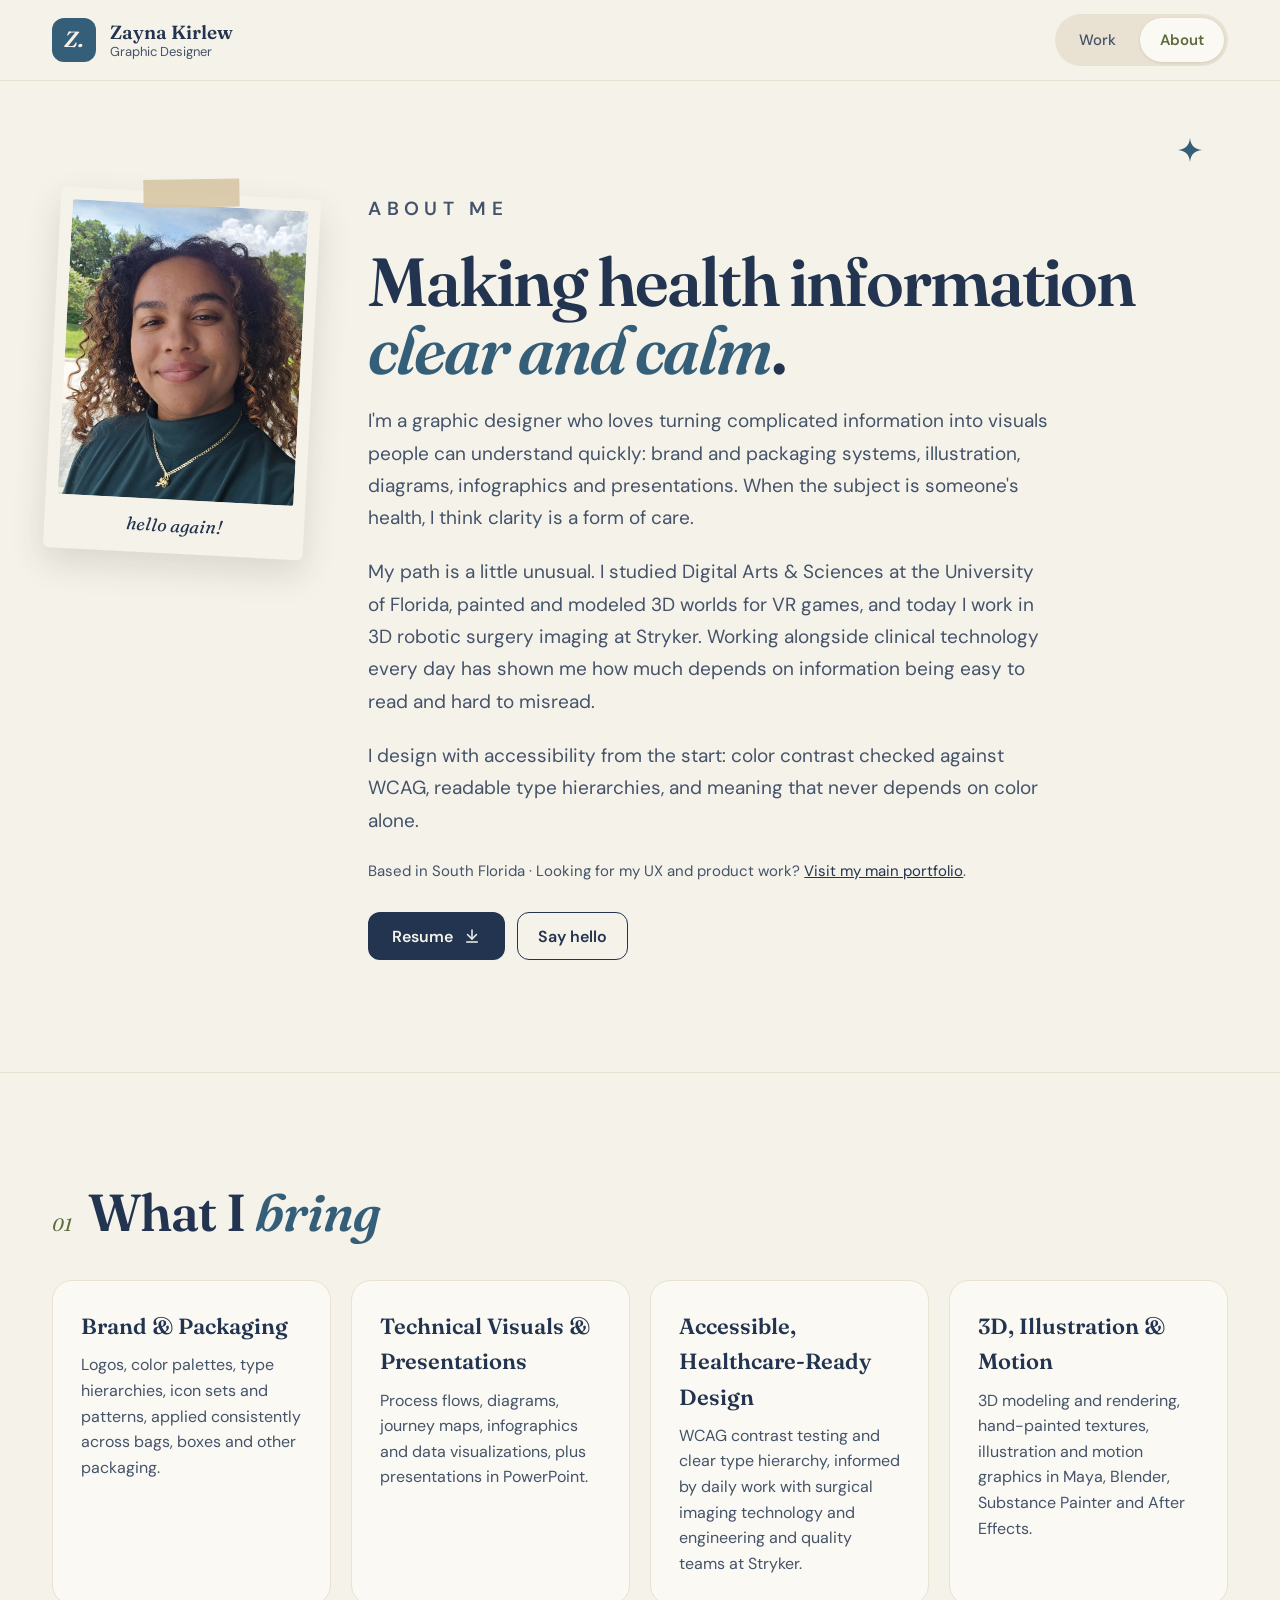
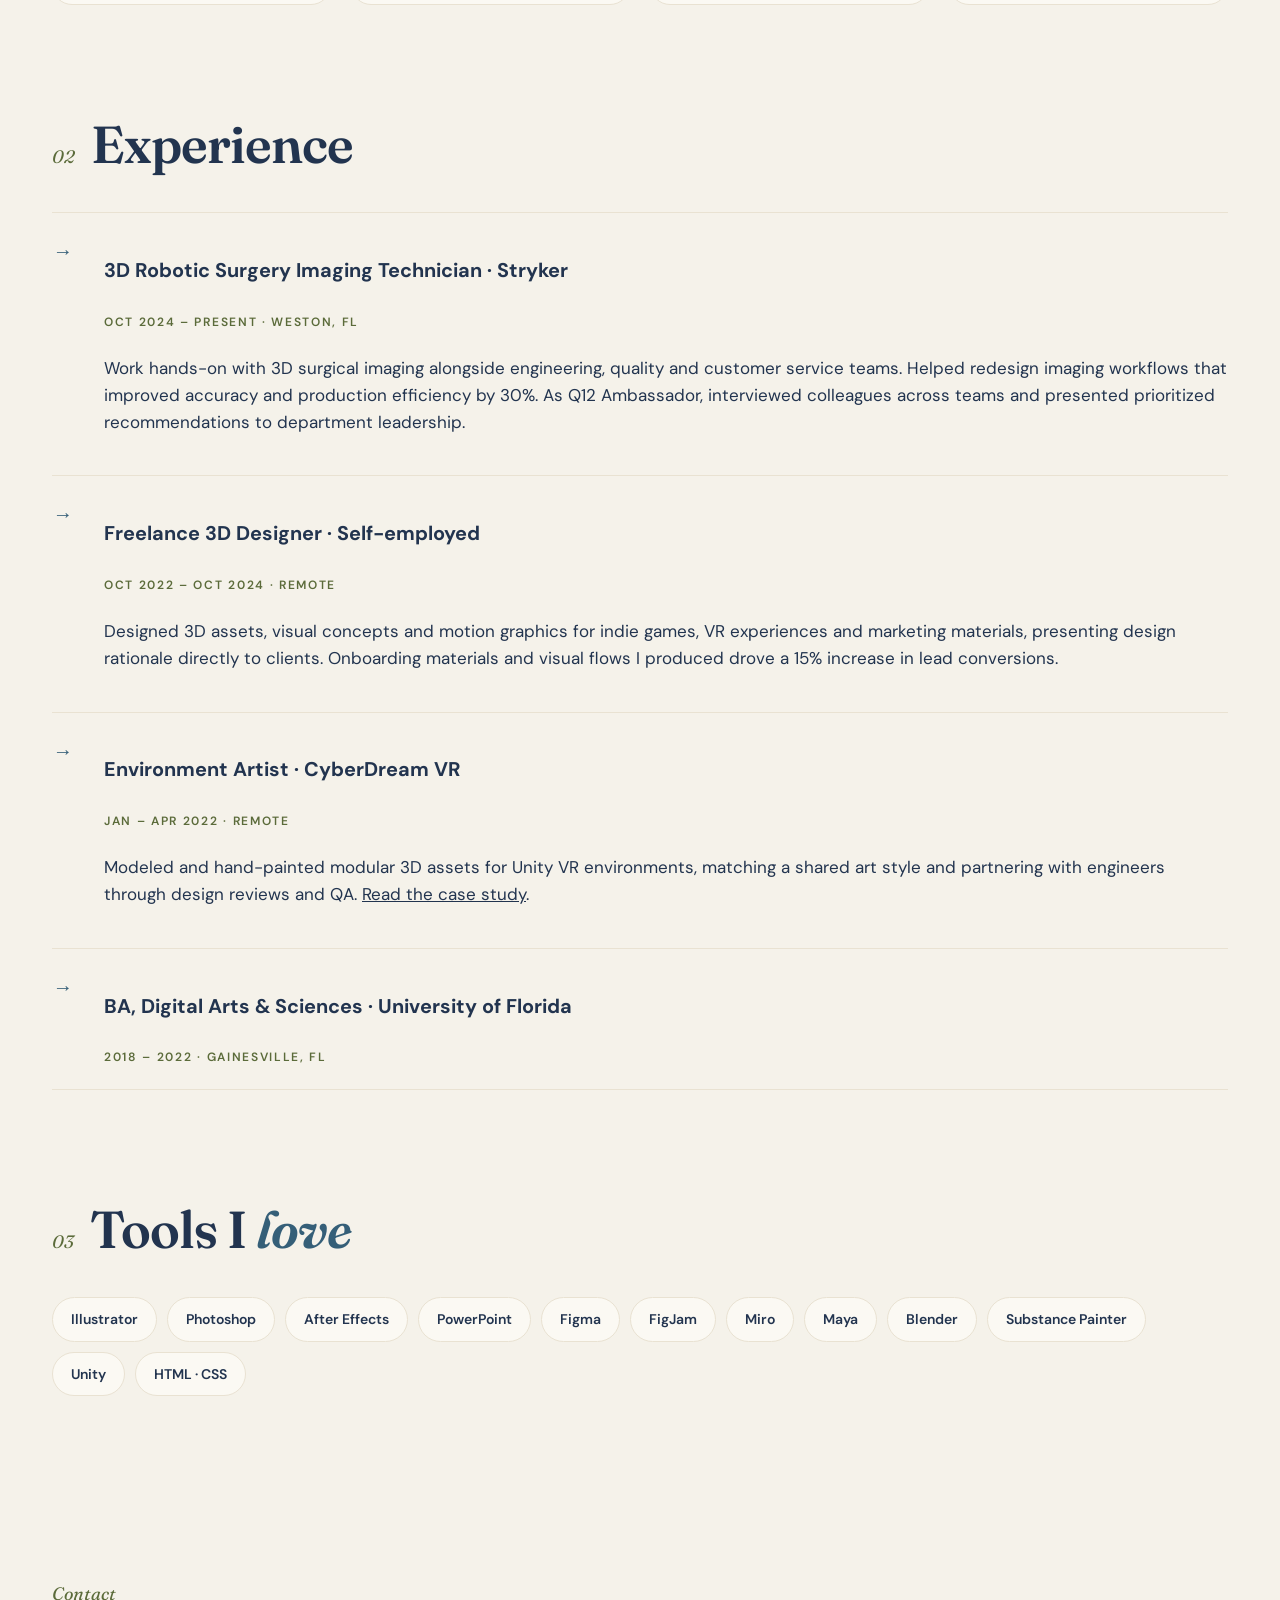
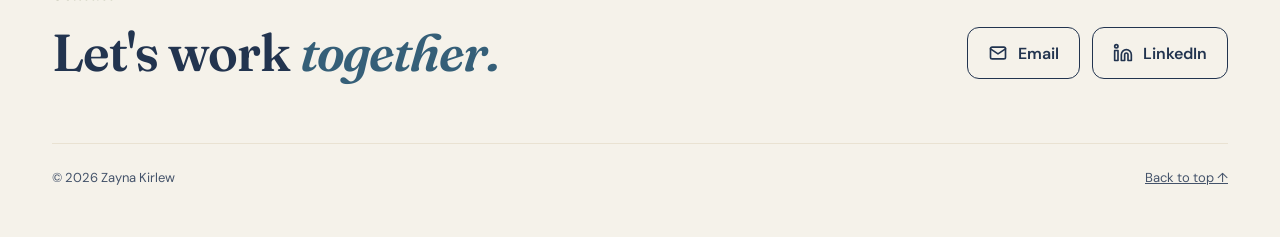
==== about.html @ a954d6ba "Add files via upload" ====
<!doctype html>
<html lang="en">
<head>
<meta charset="utf-8">
<meta name="viewport" content="width=device-width, initial-scale=1">
<title>About · Zayna Kirlew</title>
<meta name="description" content="About Zayna Kirlew, a graphic designer in South Florida focused on clear, accessible visual communication for healthcare.">
<meta property="og:url" content="https://zkirlew.github.io/graphic-design/about.html">
<meta property="og:image" content="https://zkirlew.github.io/graphic-design/assets/img/og.jpg">
<link rel="icon" href="assets/img/favicon.svg" type="image/svg+xml">
<link rel="preconnect" href="https://fonts.googleapis.com">
<link rel="preconnect" href="https://fonts.gstatic.com" crossorigin>
<link href="https://fonts.googleapis.com/css2?family=Fraunces:ital,opsz,wght@0,9..144,500;0,9..144,600;1,9..144,500;1,9..144,600&family=DM+Sans:wght@400;500;600;700&display=swap" rel="stylesheet">
<link rel="stylesheet" href="assets/css/style.css?v=20261124a">
</head>
<body>
<a class="skip" href="#main">Skip to content</a>

<header class="site-header">
  <div class="wrap">
    <a class="brand" href="index.html" aria-label="Zayna Kirlew, home">
      <span class="brand-mark" aria-hidden="true">Z.</span>
      <span class="brand-text">
        <span class="brand-name">Zayna Kirlew</span>
        <span class="brand-role">Graphic Designer</span>
      </span>
    </a>
    <nav class="nav" aria-label="Main">
      <a href="index.html#work">Work</a>
      <a href="about.html" aria-current="page">About</a>
    </nav>
  </div>
</header>

<main id="main">
  <section class="hero" aria-labelledby="about-title">
    <svg class="sparkle" aria-hidden="true" width="26" height="26" viewBox="0 0 24 24" style="right:6%;top:56px"><path d="M12 1C12.8 8 16 11.2 23 12C16 12.8 12.8 16 12 23C11.2 16 8 12.8 1 12C8 11.2 11.2 8 12 1Z" fill="#355F78"/></svg>
    <div class="wrap">
      <div class="about-grid" style="width:100%">
        <figure class="photo">
          <img src="assets/img/zayna.webp" alt="Portrait of Zayna Kirlew" width="800" height="1000">
          <figcaption>hello again!</figcaption>
        </figure>
        <div class="about-body">
          <p class="kicker">About me</p>
          <h1 id="about-title" class="h2" style="font-size:clamp(40px,5.5vw,68px)">Making health information <span class="accent">clear and calm</span>.</h1>
          <p>I'm a graphic designer who loves turning complicated information into visuals people can understand quickly: brand and packaging systems, illustration, diagrams, infographics and presentations. When the subject is someone's health, I think clarity is a form of care.</p>
          <p>My path is a little unusual. I studied Digital Arts &amp; Sciences at the University of Florida, painted and modeled 3D worlds for VR games, and today I work in 3D robotic surgery imaging at Stryker. Working alongside clinical technology every day has shown me how much depends on information being easy to read and hard to misread.</p>
          <p>I design with accessibility from the start: color contrast checked against WCAG, readable type hierarchies, and meaning that never depends on color alone.</p>
          <p class="note" style="font-size:15px">Based in South Florida · Looking for my UX and product work? <a href="https://zkirlew.github.io/index.html">Visit my main portfolio</a>.</p>
          <div style="display:flex;flex-wrap:wrap;gap:12px;padding-top:6px">
            <a class="btn btn-primary" href="assets/Zayna-Kirlew-Resume.pdf" target="_blank" rel="noopener">
              Resume
              <svg aria-hidden="true" width="18" height="18" viewBox="0 0 24 24" fill="none" stroke="currentColor" stroke-width="2" stroke-linecap="round" stroke-linejoin="round"><path d="M12 4v12"/><path d="M6 10l6 6 6-6"/><path d="M5 20h14"/></svg>
            </a>
            <a class="btn btn-outline" href="mailto:zaynakirlew@gmail.com" style="min-height:48px">Say hello</a>
          </div>
        </div>
      </div>
    </div>
  </section>

  <section class="section wrap" aria-labelledby="bring-title">
    <div class="section-head">
      <div class="title">
        <span class="num">01</span>
        <h2 id="bring-title">What I <span class="accent">bring</span></h2>
      </div>
    </div>
    <div class="cards">
      <div class="card">
        <h3>Brand &amp; Packaging</h3>
        <p>Logos, color palettes, type hierarchies, icon sets and patterns, applied consistently across bags, boxes and other packaging.</p>
      </div>
      <div class="card">
        <h3>Technical Visuals &amp; Presentations</h3>
        <p>Process flows, diagrams, journey maps, infographics and data visualizations, plus presentations in PowerPoint.</p>
      </div>
      <div class="card">
        <h3>Accessible, Healthcare-Ready Design</h3>
        <p>WCAG contrast testing and clear type hierarchy, informed by daily work with surgical imaging technology and engineering and quality teams at Stryker.</p>
      </div>
      <div class="card">
        <h3>3D, Illustration &amp; Motion</h3>
        <p>3D modeling and rendering, hand-painted textures, illustration and motion graphics in Maya, Blender, Substance Painter and After Effects.</p>
      </div>
    </div>
  </section>

  <section class="wrap" style="padding-bottom:clamp(72px,9vw,112px)" aria-labelledby="exp-title">
    <div class="section-head">
      <div class="title">
        <span class="num">02</span>
        <h2 id="exp-title">Experience</h2>
      </div>
    </div>
    <div class="points">
      <div class="point"><span class="n">→</span><div><h3>3D Robotic Surgery Imaging Technician · Stryker</h3><span class="label">Oct 2024 – Present · Weston, FL</span><p>Work hands-on with 3D surgical imaging alongside engineering, quality and customer service teams. Helped redesign imaging workflows that improved accuracy and production efficiency by 30%. As Q12 Ambassador, interviewed colleagues across teams and presented prioritized recommendations to department leadership.</p></div></div>
      <div class="point"><span class="n">→</span><div><h3>Freelance 3D Designer · Self-employed</h3><span class="label">Oct 2022 – Oct 2024 · Remote</span><p>Designed 3D assets, visual concepts and motion graphics for indie games, VR experiences and marketing materials, presenting design rationale directly to clients. Onboarding materials and visual flows I produced drove a 15% increase in lead conversions.</p></div></div>
      <div class="point"><span class="n">→</span><div><h3>Environment Artist · CyberDream VR</h3><span class="label">Jan – Apr 2022 · Remote</span><p>Modeled and hand-painted modular 3D assets for Unity VR environments, matching a shared art style and partnering with engineers through design reviews and QA. <a href="projects/cyberdream.html">Read the case study</a>.</p></div></div>
      <div class="point"><span class="n">→</span><div><h3>BA, Digital Arts &amp; Sciences · University of Florida</h3><span class="label">2018 – 2022 · Gainesville, FL</span></div></div>
    </div>
  </section>

  <section class="wrap" style="padding-bottom:clamp(40px,6vw,72px)" aria-labelledby="tools-title">
    <div class="section-head">
      <div class="title">
        <span class="num">03</span>
        <h2 id="tools-title">Tools I <span class="accent">love</span></h2>
      </div>
    </div>
    <div class="pills">
      <span class="pill">Illustrator</span>
      <span class="pill">Photoshop</span>
      <span class="pill">After Effects</span>
      <span class="pill">PowerPoint</span>
      <span class="pill">Figma</span>
      <span class="pill">FigJam</span>
      <span class="pill">Miro</span>
      <span class="pill">Maya</span>
      <span class="pill">Blender</span>
      <span class="pill">Substance Painter</span>
      <span class="pill">Unity</span>
      <span class="pill">HTML · CSS</span>
    </div>
  </section>
</main>

<footer id="contact" class="site-footer wrap">
  <div class="footer-top">
    <div style="display:flex;flex-direction:column;gap:16px">
      <span class="num">Contact</span>
      <h2 class="h2">Let's work <span class="accent">together.</span></h2>
    </div>
    <div class="contact">
      <a class="btn btn-outline" href="mailto:zaynakirlew@gmail.com">
        <svg aria-hidden="true" width="20" height="20" viewBox="0 0 24 24" fill="none" stroke="currentColor" stroke-width="2" stroke-linecap="round" stroke-linejoin="round"><rect x="3" y="5" width="18" height="14" rx="2"/><path d="M3 7l9 6 9-6"/></svg>
        Email
      </a>
      <a class="btn btn-outline" href="https://www.linkedin.com/in/zkirlew/" target="_blank" rel="noopener">
        <svg aria-hidden="true" width="20" height="20" viewBox="0 0 24 24" fill="none" stroke="currentColor" stroke-width="2" stroke-linecap="round" stroke-linejoin="round"><path d="M16 8a6 6 0 0 1 6 6v7h-4v-7a2 2 0 0 0-4 0v7h-4v-7a6 6 0 0 1 6-6z"/><rect x="2" y="9" width="4" height="12"/><circle cx="4" cy="4" r="2"/></svg>
        LinkedIn
      </a>
    </div>
  </div>
  <div class="footer-bottom">
    <span>© <span data-year>2026</span> Zayna Kirlew</span>
    <a href="#main">Back to top ↑</a>
  </div>
</footer>

<script src="assets/js/main.js?v=20261124a"></script>
</body>
</html>
---- assets/css/style.css ----
/* ==========================================================
   Zayna Kirlew — Portfolio
   Warm Journal theme
   ========================================================== */

:root {
  --cream: #FBF5EC;
  --paper: #FFFDF8;
  --grid: #F1E7D7;
  --line: #EADFCB;
  --chip: #F3E8D6;
  --ink: #3A3328;
  --body: #4A3F30;
  --muted: #6E6455;
  --coral: #D9573A;       /* large text & decoration */
  --coral-text: #B9442A;  /* small text & buttons (passes contrast) */
  --olive: #59663A;
  --olive-dark: #4A5530;
  --peach: #F4B37A;
  --peach-light: #F8DCC4;
  --sand: #EAD7AE;
  --sage-light: #E3E6D2;
  --on-olive: #F4EEDD;

  --serif: 'Fraunces', Georgia, serif;
  --sans: 'DM Sans', system-ui, -apple-system, sans-serif;
  --max: 1240px;
  --pad: clamp(16px, 4vw, 32px);
}

* { box-sizing: border-box; }
html { scroll-behavior: smooth; scroll-padding-top: 96px; }
body {
  margin: 0;
  background: var(--cream);
  color: var(--ink);
  font-family: var(--sans);
  font-size: 17px;
  line-height: 1.6;
  -webkit-font-smoothing: antialiased;
}
img { max-width: 100%; display: block; }
a { color: var(--ink); }
a:hover { color: var(--coral-text); }
:focus-visible { outline: 3px solid var(--coral-text); outline-offset: 3px; border-radius: 6px; }
em { font-style: italic; }

.wrap { max-width: var(--max); margin: 0 auto; padding-inline: var(--pad); }
.skip { position: absolute; left: -9999px; top: 8px; background: var(--ink); color: #fff; padding: 10px 16px; border-radius: 8px; z-index: 100; }
.skip:focus { left: 8px; color: #fff; }

/* ---------- Header ---------- */
.site-header {
  position: sticky; top: 0; z-index: 50;
  background: rgba(251, 245, 236, 0.92);
  backdrop-filter: blur(10px);
  -webkit-backdrop-filter: blur(10px);
  border-bottom: 1px solid var(--line);
}
.site-header .wrap {
  display: flex; flex-wrap: wrap; align-items: center; justify-content: space-between;
  gap: 12px 16px; padding-block: 14px;
}
.brand { display: flex; align-items: center; gap: 14px; text-decoration: none; }
.brand-mark {
  width: 44px; height: 44px; border-radius: 12px; background: var(--coral); color: #fff;
  display: flex; align-items: center; justify-content: center;
  font-family: var(--serif); font-style: italic; font-weight: 600; font-size: 22px;
}
.brand-text { display: flex; flex-direction: column; line-height: 1.2; }
.brand-name { font-family: var(--serif); font-size: 19px; font-weight: 600; color: var(--ink); }
.brand-role { font-size: 13px; color: var(--muted); }

.nav { display: flex; gap: 4px; padding: 4px; border-radius: 999px; background: var(--chip); }
.nav a {
  font-size: 15px; font-weight: 500; text-decoration: none; color: var(--body);
  padding: 10px 20px; border-radius: 999px; transition: background .2s, color .2s;
}
.nav a:hover { background: rgba(255, 253, 248, .6); color: var(--coral-text); }
.nav a[aria-current="page"] {
  background: var(--paper); color: var(--coral-text); font-weight: 600;
  box-shadow: 0 1px 3px rgba(58, 51, 40, .12);
}

/* ---------- Shared bits ---------- */
.grid-bg {
  background-color: var(--cream);
  background-image: linear-gradient(var(--grid) 1px, transparent 1px),
                    linear-gradient(90deg, var(--grid) 1px, transparent 1px);
  background-size: 40px 40px;
}
.kicker {
  font-size: 13px; font-weight: 600; letter-spacing: .28em; text-transform: uppercase;
  color: var(--coral-text); margin: 0;
}
.label {
  font-size: 12px; font-weight: 600; letter-spacing: .14em; text-transform: uppercase;
  color: var(--coral-text);
}
.num { font-family: var(--serif); font-style: italic; font-size: 18px; color: var(--coral-text); }
.accent { color: var(--coral); font-style: italic; }
.sparkle { position: absolute; pointer-events: none; }

.btn {
  display: inline-flex; align-items: center; gap: 10px; min-height: 48px; padding: 0 24px;
  border-radius: 12px; font-weight: 600; font-size: 16px; text-decoration: none;
  transition: transform .15s ease, box-shadow .15s ease, background .2s;
}
.btn svg { flex: none; }
.btn:hover { transform: translateY(-2px); }
.btn-primary { background: var(--coral-text); color: #fff; box-shadow: 0 4px 0 #8E3420; }
.btn-primary:hover { color: #fff; background: #A63D25; }
.btn-outline { border: 1.5px solid var(--ink); color: var(--ink); min-height: 52px; padding: 0 20px; }
.btn-outline:hover { background: var(--ink); color: var(--cream); }
.btn-light { background: var(--cream); color: var(--ink); }
.btn-light:hover { color: var(--coral-text); }

.chip { font-size: 13px; padding: 6px 12px; border-radius: 999px; background: var(--chip); color: var(--body); }

/* image placeholders — replace with <img> when real images arrive */
.ph {
  display: flex; align-items: center; justify-content: center; text-align: center;
  font-size: 14px; color: var(--body); padding: 16px;
}

/* ---------- Hero ---------- */
.hero { position: relative; overflow: hidden; border-bottom: 1px solid var(--line); }
.hero .wrap {
  position: relative; display: flex; flex-wrap: wrap; align-items: center;
  gap: 56px; padding-block: clamp(64px, 10vw, 112px);
}
.hero-text { flex: 999 1 520px; min-width: 0; display: flex; flex-direction: column; gap: 26px; }
.hero h1 {
  margin: 0; font-family: var(--serif); font-weight: 600;
  font-size: clamp(52px, 8vw, 104px); line-height: 1; letter-spacing: -.03em;
}
.hero p.lead { margin: 0; max-width: 640px; font-size: clamp(18px, 2vw, 20px); line-height: 1.65; color: var(--body); }

.photo {
  flex: 1 1 260px; max-width: 340px; margin: 0 auto; position: relative;
  background: #fff; padding: 12px 12px 54px; border-radius: 6px;
  box-shadow: 0 14px 34px rgba(58, 51, 40, .14);
  transform: rotate(3deg); transition: transform .3s ease;
}
.photo:hover { transform: rotate(0deg) scale(1.02); }
.photo img, .photo .ph { width: 100%; height: auto; aspect-ratio: 4 / 5; object-fit: cover; border-radius: 3px; background: var(--sand); }
.photo figcaption {
  position: absolute; left: 0; right: 0; bottom: 14px; text-align: center;
  font-family: var(--serif); font-style: italic; font-size: 18px; color: var(--ink);
}
.photo::before {
  content: ""; position: absolute; left: 50%; top: -14px; width: 96px; height: 28px; margin-left: -48px;
  background: rgba(244, 179, 122, .75); transform: rotate(-4deg);
}

/* ---------- Section heads ---------- */
.section { padding-block: clamp(72px, 9vw, 112px); }
.section-head {
  display: flex; flex-wrap: wrap; align-items: baseline; justify-content: space-between;
  gap: 12px 16px; margin-bottom: 40px;
}
.section-head .title { display: flex; align-items: baseline; gap: 16px; }
.section-head h2, .h2 {
  margin: 0; font-family: var(--serif); font-weight: 600;
  font-size: clamp(34px, 4.5vw, 52px); line-height: 1.05; letter-spacing: -.02em;
}
.count { font-size: 14px; color: var(--muted); }

/* ---------- Project grid ---------- */
.projects { display: flex; flex-wrap: wrap; gap: 40px 32px; }
.project { flex: 1 1 440px; min-width: 0; display: flex; flex-direction: column; gap: 16px; text-decoration: none; color: var(--ink); }
.project.featured { flex-basis: 100%; }
.projects { background: var(--paper); border: 1px solid #EFE4D2; border-radius: 32px; padding: clamp(16px, 3vw, 40px); }
.project .thumb {
  width: 100%; background: #F3ECE0; border: 1px solid #E6DAC6; border-radius: 22px; padding: 12px; position: relative;
}
.project .thumb img { width: 100%; aspect-ratio: 16 / 9; height: auto; object-fit: cover; border-radius: 14px; overflow: hidden; transition: transform .5s ease; }
.project .thumb { transition: transform .25s ease, box-shadow .25s ease; }
.project:hover .thumb { transform: translateY(-4px); box-shadow: 0 12px 28px rgba(58,51,40,.12); }
.project .thumb.ph { transition: transform .3s ease; }
.project:hover .thumb.ph { transform: translateY(-4px); }
.project h3 { margin: 0; font-family: var(--serif); font-weight: 600; font-size: 25px; line-height: 1.2; }
.project.featured h3 { font-size: clamp(26px, 3vw, 32px); }
.project .meta { display: flex; flex-direction: column; gap: 6px; }
.project-row { display: flex; flex-wrap: wrap; align-items: center; justify-content: space-between; gap: 12px; }
.project-row .chips { display: flex; align-items: center; gap: 10px; }
.arrow {
  width: 44px; height: 44px; border-radius: 999px; background: var(--coral-text); color: #fff;
  display: flex; align-items: center; justify-content: center; transition: transform .2s ease;
}
.project:hover .arrow { transform: rotate(45deg); }
.project:hover h3 { color: var(--coral-text); }

.bg-olive { background: var(--olive); color: var(--on-olive); }
.bg-peach { background: var(--peach); }
.bg-sand { background: var(--sand); }
.bg-sage { background: var(--sage-light); }
.bg-peach-light { background: var(--peach-light); }

/* ---------- 3D band ---------- */
.band-outer { padding-inline: clamp(8px, 2vw, 16px); }
.band {
  max-width: var(--max); margin: 0 auto; border-radius: 28px;
  background-color: var(--olive);
  color: var(--on-olive);
  padding: clamp(40px, 6vw, 72px) clamp(24px, 4vw, 48px);
  display: flex; flex-wrap: wrap; align-items: center; gap: 48px;
}
.band-text { flex: 1 1 320px; display: flex; flex-direction: column; gap: 20px; }
.band .label { color: #F8D3AE; }
.band p { margin: 0; font-size: 19px; line-height: 1.55; color: #EFE9D6; }
.band p a { color: #fff; font-weight: 600; text-underline-offset: 4px; }
.band-img { flex: 2 1 460px; min-width: 0; display: block; border-radius: 16px; overflow: hidden; }
.band-img img, .band-img .ph { width: 100%; height: auto; aspect-ratio: 3 / 1; object-fit: cover; }
.band-img .ph { background: var(--olive-dark); color: var(--on-olive); }
.band-img img { transition: transform .5s ease; }
.band-img:hover img { transform: scale(1.03); }

/* ---------- Footer ---------- */
.site-footer { padding-block: clamp(80px, 9vw, 112px) 48px; }
.footer-top { display: flex; flex-wrap: wrap; align-items: flex-end; justify-content: space-between; gap: 32px; }
.footer-top .h2 { max-width: 640px; }
.contact { display: flex; flex-wrap: wrap; gap: 12px; }
.footer-bottom {
  display: flex; flex-wrap: wrap; justify-content: space-between; gap: 12px;
  margin-top: 64px; padding-top: 24px; border-top: 1px solid var(--line);
  font-size: 13px; color: var(--muted);
}
.footer-bottom a { color: var(--muted); }

/* ---------- About page ---------- */
.about-grid { display: flex; flex-wrap: wrap; gap: 56px; align-items: flex-start; }
.about-grid .photo { flex: 1 1 260px; margin: 0; }
.about-body { flex: 999 1 520px; min-width: 0; display: flex; flex-direction: column; gap: 22px; }
.about-body p { margin: 0; font-size: 19px; line-height: 1.7; color: var(--body); max-width: 680px; }
.cards { display: grid; grid-template-columns: repeat(auto-fit, minmax(min(100%, 260px), 1fr)); gap: 20px; }
.card { background: var(--paper); border: 1px solid var(--line); border-radius: 20px; padding: 28px; }
.card h3 { margin: 0 0 8px; font-family: var(--serif); font-weight: 600; font-size: 22px; }
.card p { margin: 0; color: var(--body); font-size: 16px; }
.pills { display: flex; flex-wrap: wrap; gap: 10px; }
.pill { padding: 10px 18px; border-radius: 999px; background: var(--paper); border: 1px solid var(--line); font-weight: 600; font-size: 14px; color: var(--olive); }

/* ---------- Case study ---------- */
.cs-hero { position: relative; overflow: hidden; border-bottom: 1px solid var(--line); }
.cs-hero .wrap { padding-block: clamp(48px, 7vw, 88px) clamp(40px, 6vw, 72px); display: flex; flex-direction: column; gap: 22px; }
.back { display: inline-flex; align-items: center; gap: 8px; font-weight: 600; font-size: 15px; text-decoration: none; color: var(--coral-text); align-self: flex-start; padding: 8px 0; }
.cs-hero h1 { margin: 0; font-family: var(--serif); font-weight: 600; font-size: clamp(40px, 6vw, 72px); line-height: 1.05; letter-spacing: -.02em; max-width: 900px; }
.cs-hero .lead { margin: 0; font-size: 20px; line-height: 1.6; color: var(--body); max-width: 720px; }
.facts { display: grid; grid-template-columns: repeat(auto-fit, minmax(min(100%, 180px), 1fr)); gap: 16px; margin-top: 12px; }
.fact { background: var(--paper); border: 1px solid var(--line); border-radius: 16px; padding: 16px 20px; }
.fact dt { font-size: 12px; font-weight: 600; letter-spacing: .14em; text-transform: uppercase; color: var(--coral-text); }
.fact dd { margin: 4px 0 0; font-weight: 600; }
.cs-cover { width: 100%; aspect-ratio: 16 / 9; border-radius: 24px; overflow: hidden; margin: clamp(28px, 4vw, 44px) 0 0; box-shadow: 0 18px 40px rgba(58, 51, 40, .14); }
.cs-cover img, .cs-cover.ph { width: 100%; height: 100%; object-fit: cover; }

.cs-body { display: flex; flex-direction: column; gap: clamp(56px, 7vw, 88px); padding-block: clamp(56px, 7vw, 88px); }
.cs-section { display: flex; flex-wrap: wrap; gap: 24px 56px; }
.cs-section > header { flex: 1 1 220px; display: flex; flex-direction: column; gap: 6px; }
.cs-section > header h2 { margin: 0; font-family: var(--serif); font-weight: 600; font-size: 32px; line-height: 1.1; }
.cs-section > .content { flex: 999 1 560px; min-width: 0; display: flex; flex-direction: column; gap: 18px; }
.cs-section p { margin: 0; font-size: 18px; line-height: 1.75; color: var(--body); }
.cs-section ul { margin: 0; padding-left: 22px; font-size: 18px; line-height: 1.75; color: var(--body); }
.cs-img { width: 100%; border-radius: 18px; overflow: hidden; }
.cs-img.ph { aspect-ratio: 16 / 9; }
.cs-img figcaption { font-size: 14px; color: var(--muted); padding-top: 10px; }
.results { display: grid; grid-template-columns: repeat(auto-fit, minmax(min(100%, 200px), 1fr)); gap: 16px; }
.result { background: var(--paper); border: 1px solid var(--line); border-radius: 18px; padding: 24px; }
.result strong { display: block; font-family: var(--serif); font-size: 40px; line-height: 1; color: var(--coral-text); font-weight: 600; }
.result span { display: block; margin-top: 8px; font-size: 15px; color: var(--muted); }

.next {
  display: flex; flex-wrap: wrap; justify-content: space-between; align-items: center; gap: 16px;
  padding: 32px; border-radius: 24px; background: var(--sand); text-decoration: none; color: var(--ink);
}
.next .h2 { font-size: clamp(26px, 3.4vw, 36px); }
.next:hover { color: var(--ink); }
.next:hover .arrow { transform: translateX(6px); }

.cs-section h3 { margin: 0; font-family: var(--serif); font-weight: 600; font-size: 22px; line-height: 1.25; }
.cs-section .sub { font-family: var(--serif); font-style: italic; font-size: 24px; line-height: 1.35; color: var(--ink); }
.cs-img img { width: 100%; height: auto; border-radius: 18px; }

.points { display: flex; flex-direction: column; gap: 0; }
.point { display: flex; gap: 20px; padding: 22px 0; border-top: 1px solid var(--line); }
.point:last-child { border-bottom: 1px solid var(--line); }
.point .n { font-family: var(--serif); font-style: italic; font-size: 20px; color: var(--coral-text); flex: none; width: 32px; }
.point div { display: flex; flex-direction: column; gap: 6px; }
.point p { font-size: 17px; }

.quote {
  margin: 0; padding: 28px 32px; border-radius: 20px; background: var(--paper); border: 1px solid var(--line);
  position: relative;
}
.quote p { font-family: var(--serif); font-style: italic; font-size: 21px; line-height: 1.5; color: var(--ink); }
.quote::before {
  content: "\201C"; position: absolute; top: -18px; left: 24px; font-family: var(--serif);
  font-size: 72px; line-height: 1; color: var(--coral);
}
.quote cite { display: block; margin-top: 10px; font-style: normal; font-size: 13px; font-weight: 600; letter-spacing: .14em; text-transform: uppercase; color: var(--coral-text); }

.decision { display: flex; flex-direction: column; gap: 14px; padding: 28px; border-radius: 20px; background: var(--paper); border: 1px solid var(--line); }
.decision p { font-size: 17px; }

.persona { display: flex; flex-direction: column; gap: 10px; }
.persona .avatar {
  width: 52px; height: 52px; border-radius: 999px; display: flex; align-items: center; justify-content: center;
  font-weight: 700; font-size: 16px; background: var(--sand); color: var(--ink);
}
.persona .role { font-size: 14px; color: var(--muted); }
.card dl { margin: 10px 0 0; display: flex; flex-direction: column; gap: 8px; font-size: 15px; }
.card dt { font-size: 12px; font-weight: 600; letter-spacing: .14em; text-transform: uppercase; color: var(--coral-text); }
.card dd { margin: 0; color: var(--body); }

.callout { padding: 28px 32px; border-radius: 20px; background: var(--olive); color: var(--on-olive); display: flex; flex-direction: column; gap: 10px; }
.callout .label { color: #F8D3AE; }
.callout p { color: #EFE9D6; font-size: 18px; }
.callout h3 { color: #fff; }

.note { font-size: 14px; line-height: 1.6; color: var(--muted); }
.swatches { display: flex; flex-wrap: wrap; gap: 10px; }
.swatches .pill { color: var(--ink); }

/* ---------- Motion preferences ---------- */
@media (prefers-reduced-motion: reduce) {
  html { scroll-behavior: auto; }
  *, *::before, *::after { transition: none !important; }
}

/* ---------- Small screens ---------- */
@media (max-width: 640px) {
  .site-header .wrap { justify-content: center; }
  .nav a { padding: 10px 16px; }
  .photo { transform: rotate(2deg); max-width: 280px; }
  .project-row .chips .chip { display: none; }
}

/* ---------- Work rows (image + description) ---------- */
.work-list { display: flex; flex-direction: column; gap: clamp(56px, 7vw, 96px); }
.work-row { display: flex; flex-wrap: wrap; align-items: center; gap: clamp(28px, 4vw, 56px); }
.work-media { flex: 1.35 1 440px; min-width: 0; display: block; border-radius: 24px; overflow: hidden; box-shadow: 0 10px 30px rgba(58,51,40,.08); transition: transform .25s ease, box-shadow .25s ease; }
.work-media img { width: 100%; height: auto; aspect-ratio: 16 / 9; object-fit: cover; }
.work-row:hover .work-media { transform: translateY(-4px); box-shadow: 0 16px 36px rgba(58,51,40,.14); }
.work-text { flex: 1 1 340px; min-width: 0; display: flex; flex-direction: column; align-items: flex-start; gap: 16px; }
.work-text h3 { margin: 0; font-family: var(--serif); font-weight: 600; font-size: clamp(26px, 2.6vw, 32px); line-height: 1.2; letter-spacing: -.01em; }
.work-text h3 a { text-decoration: none; color: var(--ink); }
.work-text h3 a:hover { color: var(--coral-text); }
.work-text p { margin: 0; font-size: 17px; line-height: 1.7; color: var(--body); }
.tags { list-style: none; margin: 0; padding: 0; display: flex; flex-wrap: wrap; gap: 8px; }
.tags li { font-size: 13px; font-weight: 600; padding: 6px 12px; border-radius: 999px; border: 1.5px solid #D8C9AE; color: var(--body); background: var(--paper); }
.work-text .btn { margin-top: 6px; }
@media (min-width: 900px) { .work-row:nth-child(even) .work-media { order: 2; } }

/* ---------- Case study image figures ---------- */
.cs-wide { margin: 0; display: flex; flex-direction: column; gap: 12px; }
.cs-wide a { display: block; border-radius: 18px; overflow: hidden; background: #fff; border: 1px solid var(--line); box-shadow: 0 12px 32px rgba(58,51,40,.08); transition: box-shadow .2s ease, transform .2s ease; }
.cs-wide a:hover { transform: translateY(-2px); box-shadow: 0 18px 40px rgba(58,51,40,.12); }
.cs-wide img { width: 100%; height: auto; }
.cs-wide figcaption, .cs-img figcaption { font-size: 14px; color: var(--muted); }
.cs-wide .zoom, .cs-img .zoom { color: var(--coral-text); font-weight: 600; }
.cs-img a { display: block; }
.cs-narrow { max-width: 560px; margin: 0; }
.cs-narrow img { height: auto; }
.cs-narrow img { border-radius: 14px; border: 1px solid var(--line); }
.cs-stack { display: flex; flex-direction: column; gap: 40px; }
.cs-stack-head { display: flex; flex-direction: column; gap: 8px; max-width: 760px; }
.cs-stack-head h3 { margin: 0; font-family: var(--serif); font-weight: 600; font-size: clamp(26px, 3vw, 34px); line-height: 1.15; }
.cs-stack-head p { margin: 0; font-size: 18px; line-height: 1.7; color: var(--body); }
.cs-section > header .label + h2 { margin-top: 2px; }
.cs-trio { display: grid; grid-template-columns: repeat(auto-fit, minmax(min(100%, 320px), 1fr)); gap: 24px; }
.cs-sources { margin: -40px 0 0; max-width: 900px; }

/* ==========================================================
   Theme: Olive you, navy (design 12)
   ========================================================== */
:root {
  --cream: #F5F2EA;        /* page */
  --paper: #FBF9F3;        /* cards, tag fill */
  --grid: #E9E2D2;
  --line: #E9E2D2;         /* borders, dividers */
  --chip: #E9E2D2;
  --ink: #22344F;          /* navy: headings, buttons */
  --body: #44536A;         /* slate: body text */
  --muted: #44536A;
  --coral: #355F78;        /* sea blue: accent words */
  --coral-text: #355F78;
  --olive-text: #5B6B3A;   /* olive: labels, numbers */
  --olive: #22344F;
  --olive-dark: #22344F;
  --peach: #A9C4D4;
  --peach-light: #DCE3CC;
  --sand: #D8C7A6;
  --sage-light: #DCE3CC;
  --on-olive: #F5F2EA;
}
.site-header { background: rgba(245,242,234,.92); }
.brand-mark { background: var(--coral); color: var(--cream); }
.nav a[aria-current="page"] { color: var(--olive-text); }
.nav a:hover { color: var(--coral); }
.kicker, .label, .num, .fact dt, .persona .role + p::before { color: var(--olive-text); }
.btn-primary { background: var(--ink); color: var(--cream); box-shadow: none; }
.btn-primary:hover { background: #2D4566; color: var(--cream); }
.btn-outline:hover { background: var(--ink); color: var(--cream); }
.photo { background: var(--cream); }
.photo::before { background: rgba(216,199,166,.9); }
.photo figcaption { color: var(--ink); }
.accent { color: var(--coral); }
.back { color: var(--coral); }
.quote::before { color: var(--sand); }
.result strong { color: var(--coral); }
.cs-wide .zoom, .cs-img .zoom { color: var(--coral); }

/* work section */
.work { display: flex; flex-direction: column; gap: clamp(56px, 7vw, 80px); }
.card-media { display: block; border-radius: 22px; overflow: hidden; box-shadow: 0 12px 32px rgba(34,52,79,.08); transition: transform .25s ease, box-shadow .25s ease; }
.card-media img { width: 100%; height: auto; aspect-ratio: 16 / 9; object-fit: cover; }
.featured:hover .card-media, .card-project:hover .card-media { transform: translateY(-4px); box-shadow: 0 18px 40px rgba(34,52,79,.14); }
.featured { display: flex; flex-direction: column; gap: 24px; }
.featured-text, .card-project { display: flex; flex-direction: column; align-items: flex-start; gap: 12px; }
.featured h3, .card-project h3 { margin: 0; font-family: var(--serif); font-weight: 600; line-height: 1.18; letter-spacing: -.01em; }
.featured h3 { font-size: clamp(28px, 2.8vw, 36px); }
.card-project h3 { font-size: 26px; }
.featured h3 a, .card-project h3 a { color: var(--ink); text-decoration: none; }
.featured h3 a:hover, .card-project h3 a:hover { color: var(--coral); }
.featured p { margin: 0; max-width: 720px; font-size: 17px; line-height: 1.7; color: var(--body); }
.card-project p { margin: 0; font-size: 16px; line-height: 1.65; color: var(--body); }
.card-grid { display: grid; grid-template-columns: repeat(auto-fit, minmax(min(100%, 420px), 1fr)); gap: 64px 40px; }
.card-project .card-media { align-self: stretch; margin-bottom: 4px; }
.tags { list-style: none; margin: 0; padding: 0; display: flex; flex-wrap: wrap; gap: 8px; }
.tags li { font-size: 13px; font-weight: 600; padding: 6px 12px; border-radius: 999px; border: 1.5px solid var(--sand); color: var(--body); background: var(--paper); }
.btn-case { margin-top: 6px; min-height: 48px; padding: 0 24px; font-size: 16px; }

/* 3D band: light sand, stays secondary */
.band { background-color: #E9E2D2; background-image: none; color: var(--ink); }
.band .label { color: var(--olive-text); }
.band .h2 { color: var(--ink); }
.band p { color: var(--body); }

/* callouts on case studies */
.callout { background: var(--ink); }
.callout .label { color: var(--sand); }

/* feedback -> decision pairs */
.fb-pair { position: relative; display: grid; grid-template-columns: 56px minmax(0,1fr); gap: 0 20px; padding: 28px; border-radius: 22px; background: var(--paper); border: 1px solid var(--line); }
.fb-num { grid-row: 1 / span 3; font-family: var(--serif); font-style: italic; font-size: 34px; line-height: 1; color: var(--olive-text); }
.fb-quote { margin: 0; display: flex; flex-direction: column; gap: 8px; }
.fb-quote p { margin: 0; font-family: var(--serif); font-style: italic; font-size: 21px; line-height: 1.5; color: var(--ink); }
.fb-quote cite { font-style: normal; font-size: 13px; font-weight: 600; color: var(--body); }
.fb-link { padding: 14px 0; }
.fb-link span { display: inline-flex; align-items: center; gap: 6px; font-size: 12px; font-weight: 700; letter-spacing: .14em; text-transform: uppercase; color: var(--coral); }
.fb-decision { display: flex; flex-direction: column; gap: 8px; padding: 20px 22px; border-radius: 16px; background: var(--cream); border-left: 3px solid var(--coral); }
.fb-decision h3 { margin: 0; font-family: var(--serif); font-weight: 600; font-size: 22px; line-height: 1.25; color: var(--ink); }
.fb-decision p { margin: 0; font-size: 17px; line-height: 1.7; color: var(--body); }
@media (max-width: 560px) { .fb-pair { grid-template-columns: 1fr; padding: 22px; } .fb-num { grid-row: auto; margin-bottom: 8px; } }

/* Kindle case study: directions grid, phone + text splits, video */
.cs-pair { display: grid; grid-template-columns: repeat(auto-fit, minmax(min(100%, 380px), 1fr)); gap: 24px; }
.cs-dirs { display: grid; grid-template-columns: repeat(auto-fit, minmax(min(100%, 300px), 1fr)); gap: 24px; }
.cs-split { display: grid; grid-template-columns: minmax(0, 360px) minmax(0, 1fr); gap: clamp(28px, 5vw, 64px); align-items: center; }
.cs-split.wide-media { grid-template-columns: minmax(0, 1.3fr) minmax(0, 1fr); }
.cs-split .cs-wide a { background: #fff; }
.cs-split-text { display: flex; flex-direction: column; gap: 14px; }
.cs-split-text h3 { margin: 0; font-family: var(--serif); font-weight: 600; font-size: clamp(26px, 3vw, 32px); line-height: 1.15; color: var(--ink); }
.cs-split-text p, .cs-split-text ul { margin: 0; font-size: 18px; line-height: 1.75; color: var(--body); }
.cs-split-text ul { padding-left: 22px; }
.cs-video { margin: 0; display: flex; flex-direction: column; gap: 12px; }
.cs-video video { display: block; width: 100%; max-width: 340px; height: auto; border-radius: 22px; background: #111; box-shadow: 0 12px 32px rgba(58,51,40,.12); }
.cs-video figcaption { font-size: 14px; color: var(--muted); }
@media (max-width: 760px) { .cs-split, .cs-split.wide-media { grid-template-columns: 1fr; } .cs-split .cs-wide, .cs-video { max-width: 380px; } }
.cs-compare { display: grid; grid-template-columns: minmax(0, .37fr) minmax(0, 1fr); gap: 24px; align-items: start; }
@media (max-width: 760px) { .cs-compare { grid-template-columns: 1fr; } .cs-compare > .cs-wide:first-child { max-width: 320px; } }
.cs-phones { display: grid; grid-template-columns: repeat(auto-fill, minmax(min(100%, 200px), 260px)); gap: 28px; }
.cs-phones img { border-radius: 14px; }
@media (max-width: 560px) { .cs-phones { grid-template-columns: repeat(2, minmax(0, 1fr)); gap: 16px; } }
.cs-video.square video { max-width: 460px; aspect-ratio: 1 / 1; object-fit: cover; }
.cs-pair .cs-video.square video { max-width: 100%; }
.cs-dirs.four { grid-template-columns: repeat(auto-fit, minmax(min(100%, 240px), 1fr)); }

/* Email options menu */
.email-menu { position: absolute; z-index: 100; min-width: 230px; display: flex; flex-direction: column; gap: 2px; padding: 8px; background: var(--paper); border: 1px solid var(--line); border-radius: 16px; box-shadow: 0 18px 40px rgba(34,52,79,.18); }
.email-menu[hidden] { display: none; }
.email-menu-addr { margin: 0; padding: 8px 12px 10px; font-size: 13px; color: var(--body); border-bottom: 1px solid var(--line); margin-bottom: 4px; }
.email-menu a, .email-menu button { display: block; width: 100%; text-align: left; padding: 11px 12px; border: 0; border-radius: 10px; background: none; font: inherit; font-size: 15px; font-weight: 600; color: var(--ink); text-decoration: none; cursor: pointer; }
.email-menu a:hover, .email-menu button:hover, .email-menu a:focus-visible, .email-menu button:focus-visible { background: var(--chip); outline: none; }
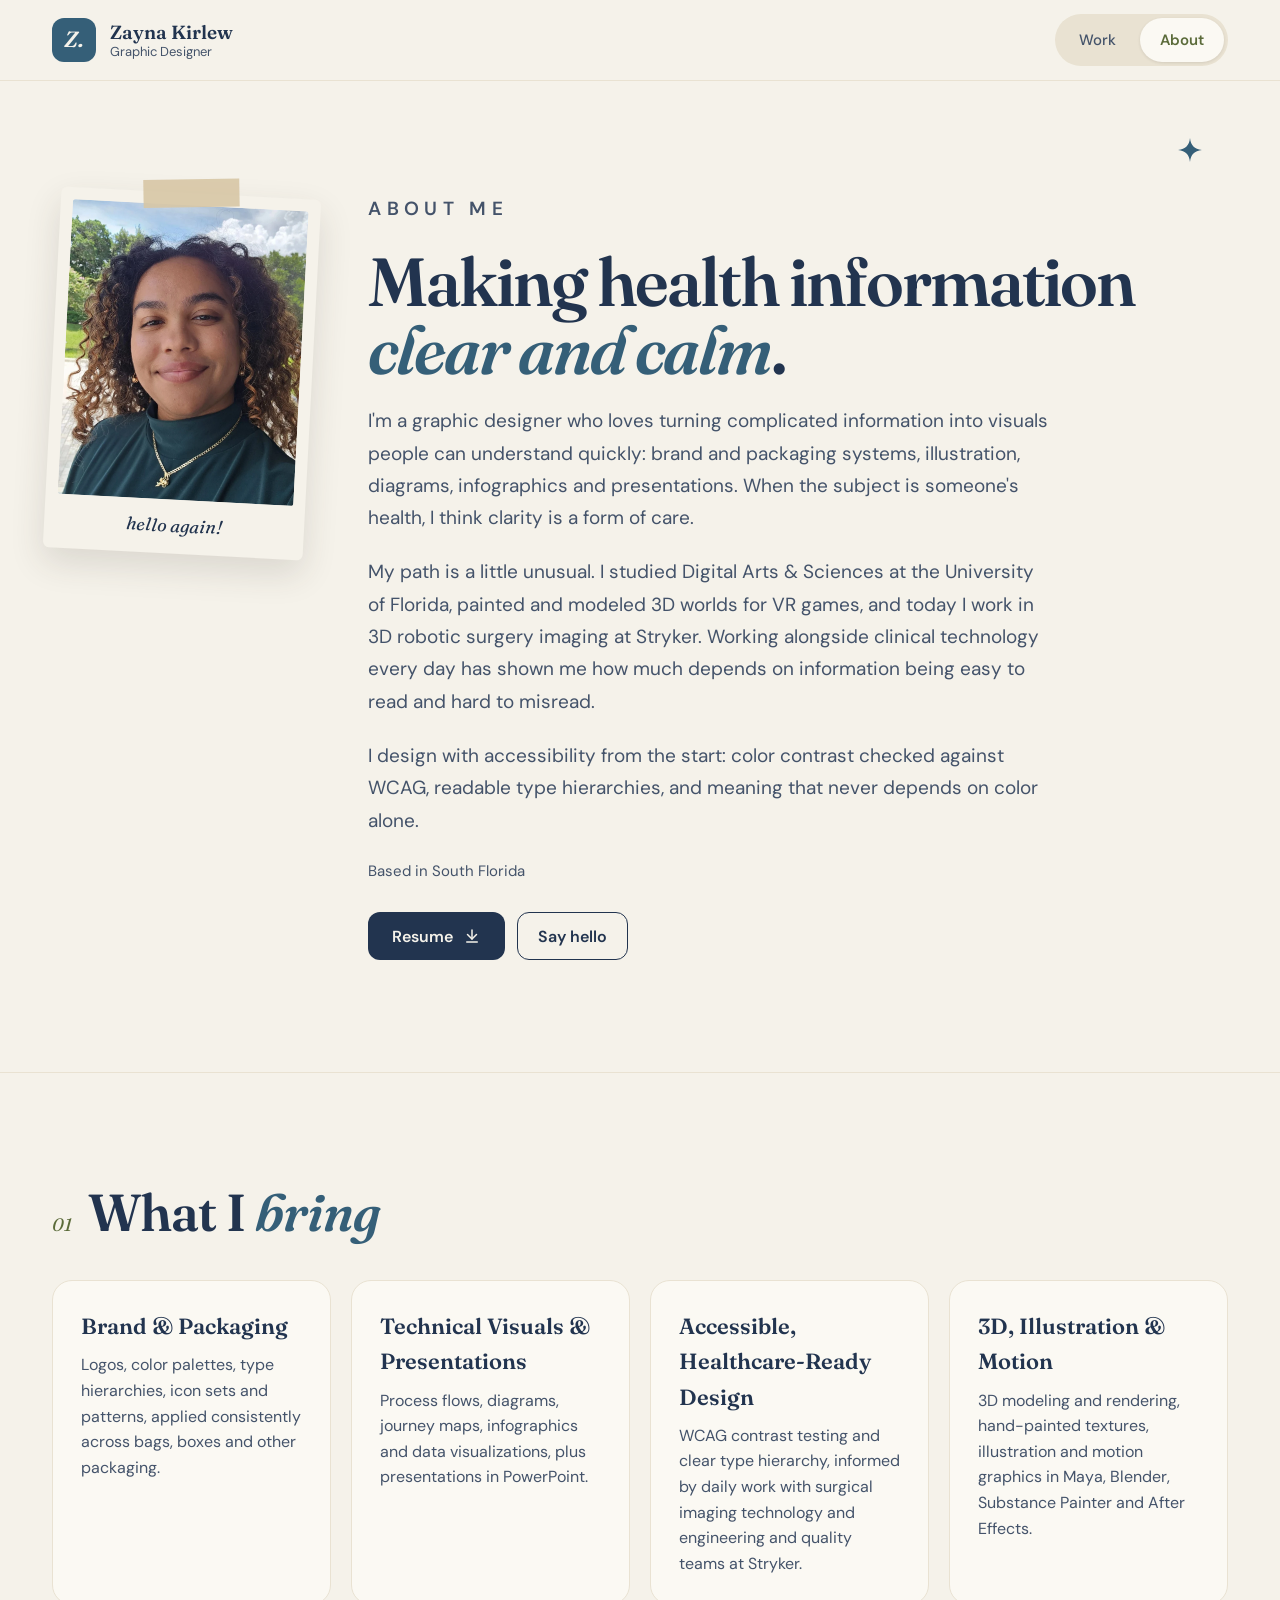
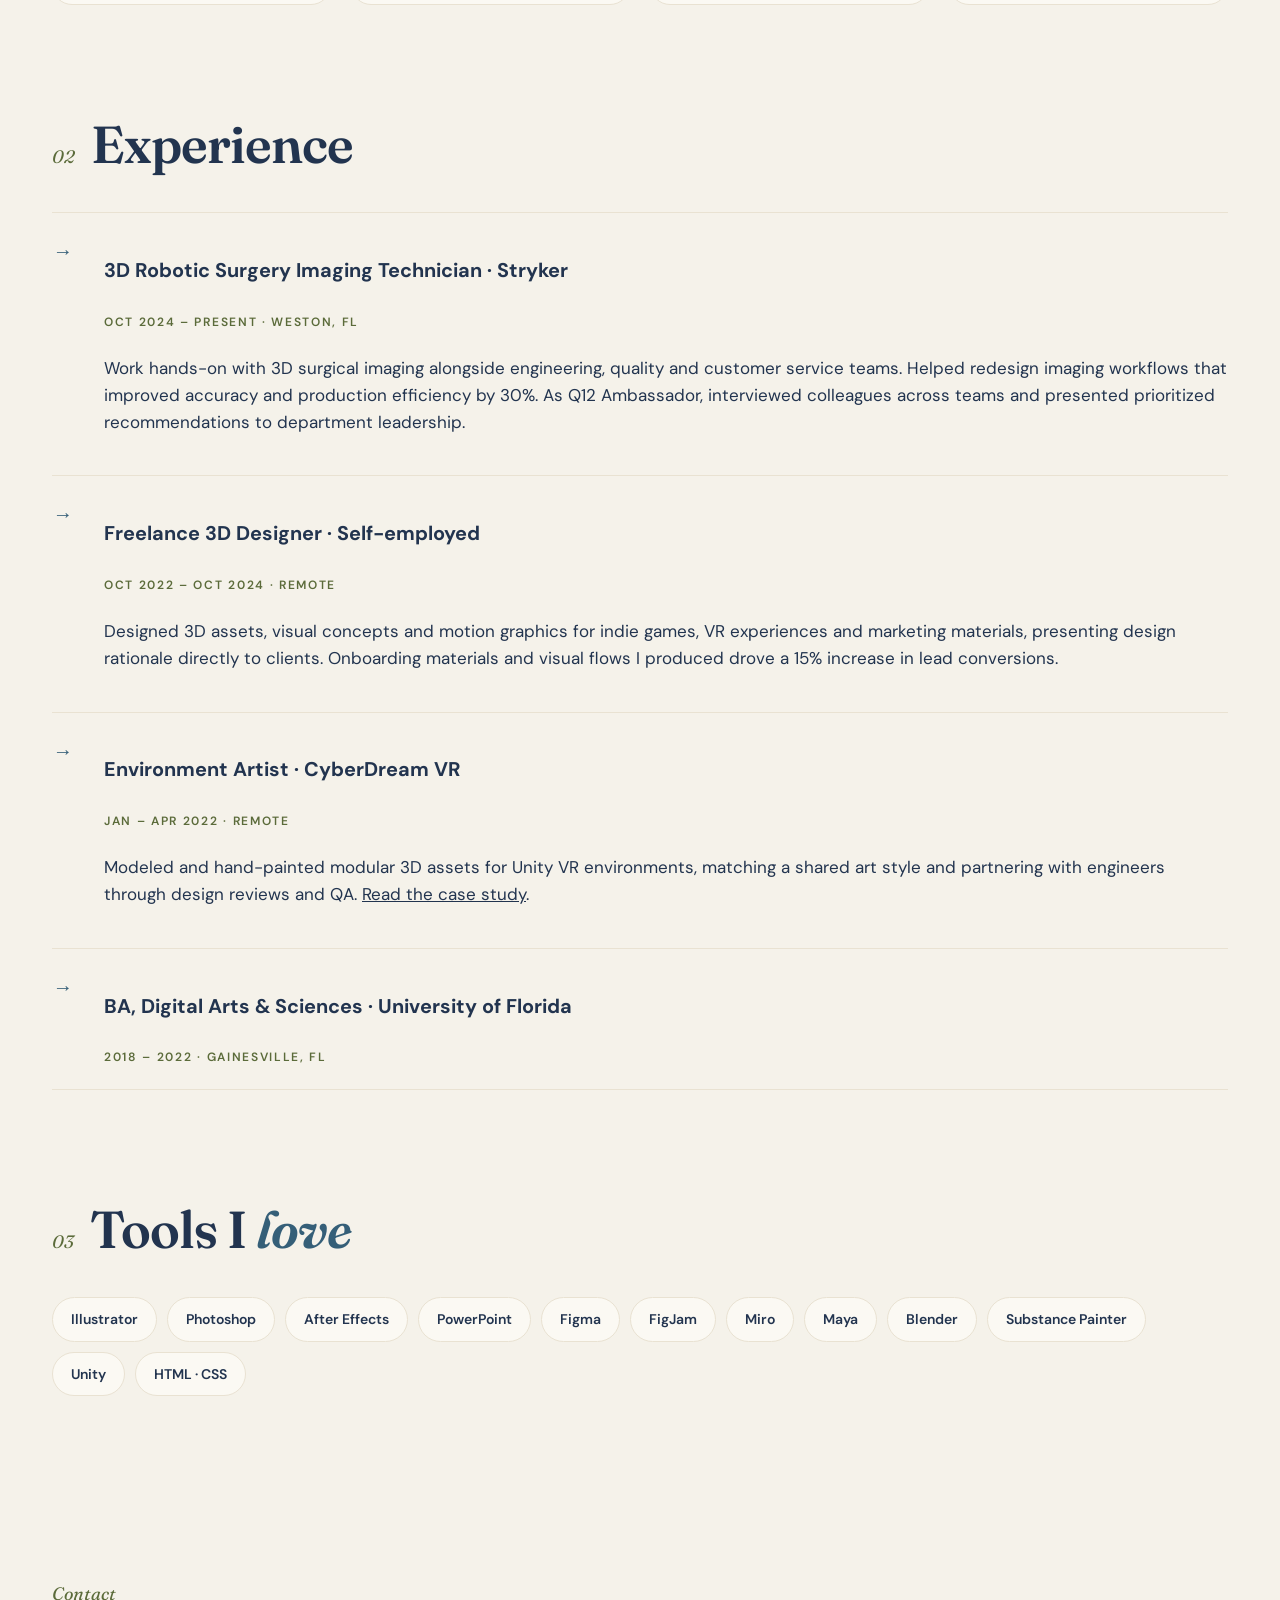
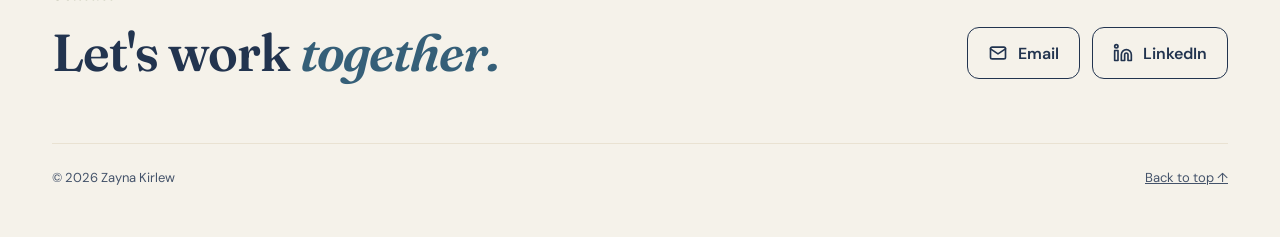
==== commit ea2eefcf: "Add files via upload" ====
--- a/about.html
+++ b/about.html
@@ -5,13 +5,13 @@
 <meta name="viewport" content="width=device-width, initial-scale=1">
 <title>About · Zayna Kirlew</title>
 <meta name="description" content="About Zayna Kirlew, a graphic designer in South Florida focused on clear, accessible visual communication for healthcare.">
-<meta property="og:url" content="https://zkirlew.github.io/graphic-design/about.html">
-<meta property="og:image" content="https://zkirlew.github.io/graphic-design/assets/img/og.jpg">
+<meta property="og:url" content="https://zkirlew.github.io/design/about.html">
+<meta property="og:image" content="https://zkirlew.github.io/design/assets/img/og.jpg">
 <link rel="icon" href="assets/img/favicon.svg" type="image/svg+xml">
 <link rel="preconnect" href="https://fonts.googleapis.com">
 <link rel="preconnect" href="https://fonts.gstatic.com" crossorigin>
 <link href="https://fonts.googleapis.com/css2?family=Fraunces:ital,opsz,wght@0,9..144,500;0,9..144,600;1,9..144,500;1,9..144,600&family=DM+Sans:wght@400;500;600;700&display=swap" rel="stylesheet">
-<link rel="stylesheet" href="assets/css/style.css?v=20261124a">
+<link rel="stylesheet" href="assets/css/style.css?v=20261124b">
 </head>
 <body>
 <a class="skip" href="#main">Skip to content</a>
@@ -47,7 +47,7 @@
           <p>I'm a graphic designer who loves turning complicated information into visuals people can understand quickly: brand and packaging systems, illustration, diagrams, infographics and presentations. When the subject is someone's health, I think clarity is a form of care.</p>
           <p>My path is a little unusual. I studied Digital Arts &amp; Sciences at the University of Florida, painted and modeled 3D worlds for VR games, and today I work in 3D robotic surgery imaging at Stryker. Working alongside clinical technology every day has shown me how much depends on information being easy to read and hard to misread.</p>
           <p>I design with accessibility from the start: color contrast checked against WCAG, readable type hierarchies, and meaning that never depends on color alone.</p>
-          <p class="note" style="font-size:15px">Based in South Florida · Looking for my UX and product work? <a href="https://zkirlew.github.io/index.html">Visit my main portfolio</a>.</p>
+          <p class="note" style="font-size:15px">Based in South Florida</p>
           <div style="display:flex;flex-wrap:wrap;gap:12px;padding-top:6px">
             <a class="btn btn-primary" href="assets/Zayna-Kirlew-Resume.pdf" target="_blank" rel="noopener">
               Resume
@@ -149,6 +149,6 @@
   </div>
 </footer>
 
-<script src="assets/js/main.js?v=20261124a"></script>
+<script src="assets/js/main.js?v=20261124b"></script>
 </body>
 </html>
--- a/assets/css/style.css
+++ b/assets/css/style.css
@@ -425,6 +425,12 @@
 .card-project p { margin: 0; font-size: 16px; line-height: 1.65; color: var(--body); }
 .card-grid { display: grid; grid-template-columns: repeat(auto-fit, minmax(min(100%, 420px), 1fr)); gap: 64px 40px; }
 .card-project .card-media { align-self: stretch; margin-bottom: 4px; }
+/* A lone last card spans the row: image left, text right */
+@media (min-width: 900px) {
+  .card-grid > .card-project:last-child:nth-child(odd) { grid-column: 1 / -1; display: grid; grid-template-columns: 1fr 1fr; column-gap: 40px; row-gap: 12px; align-content: center; justify-items: start; }
+  .card-grid > .card-project:last-child:nth-child(odd) > * { grid-column: 2; }
+  .card-grid > .card-project:last-child:nth-child(odd) > .card-media { grid-column: 1; grid-row: 1 / span 6; align-self: center; margin-bottom: 0; justify-self: stretch; }
+}
 .tags { list-style: none; margin: 0; padding: 0; display: flex; flex-wrap: wrap; gap: 8px; }
 .tags li { font-size: 13px; font-weight: 600; padding: 6px 12px; border-radius: 999px; border: 1.5px solid var(--sand); color: var(--body); background: var(--paper); }
 .btn-case { margin-top: 6px; min-height: 48px; padding: 0 24px; font-size: 16px; }
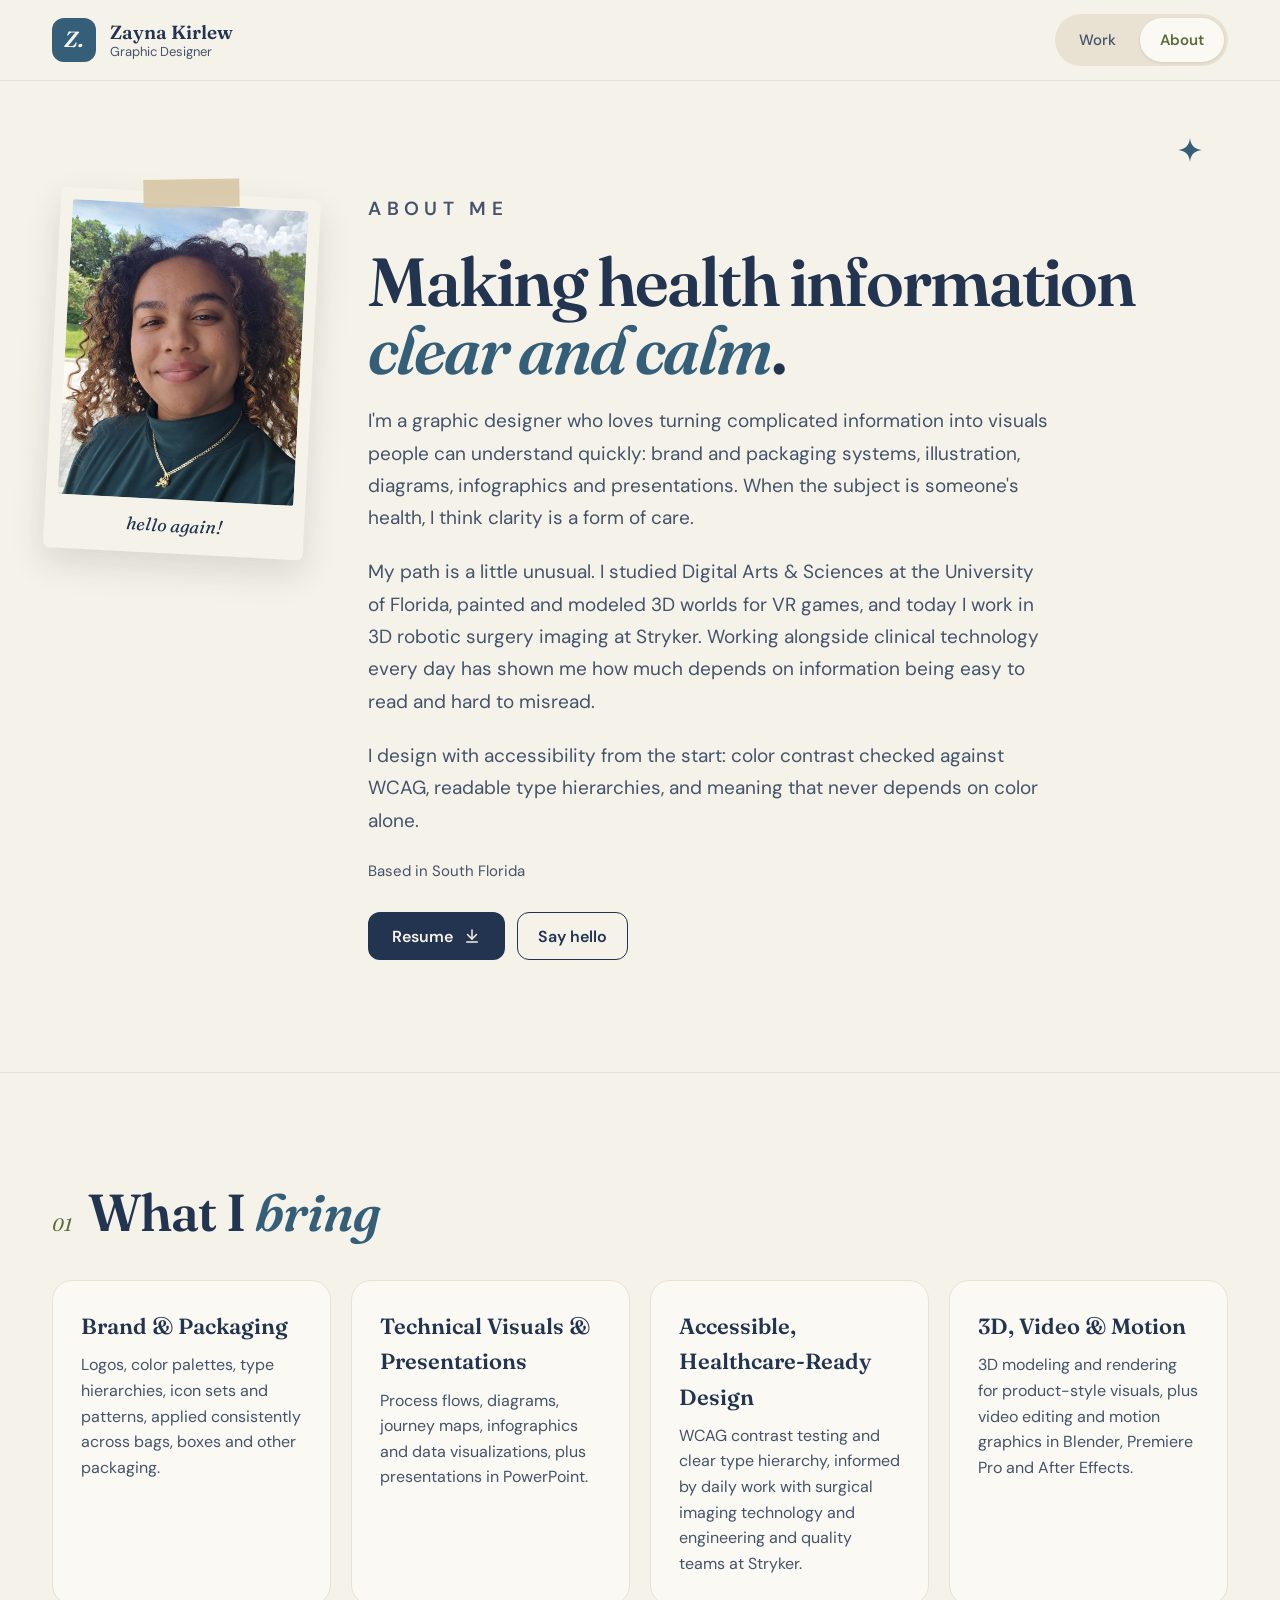
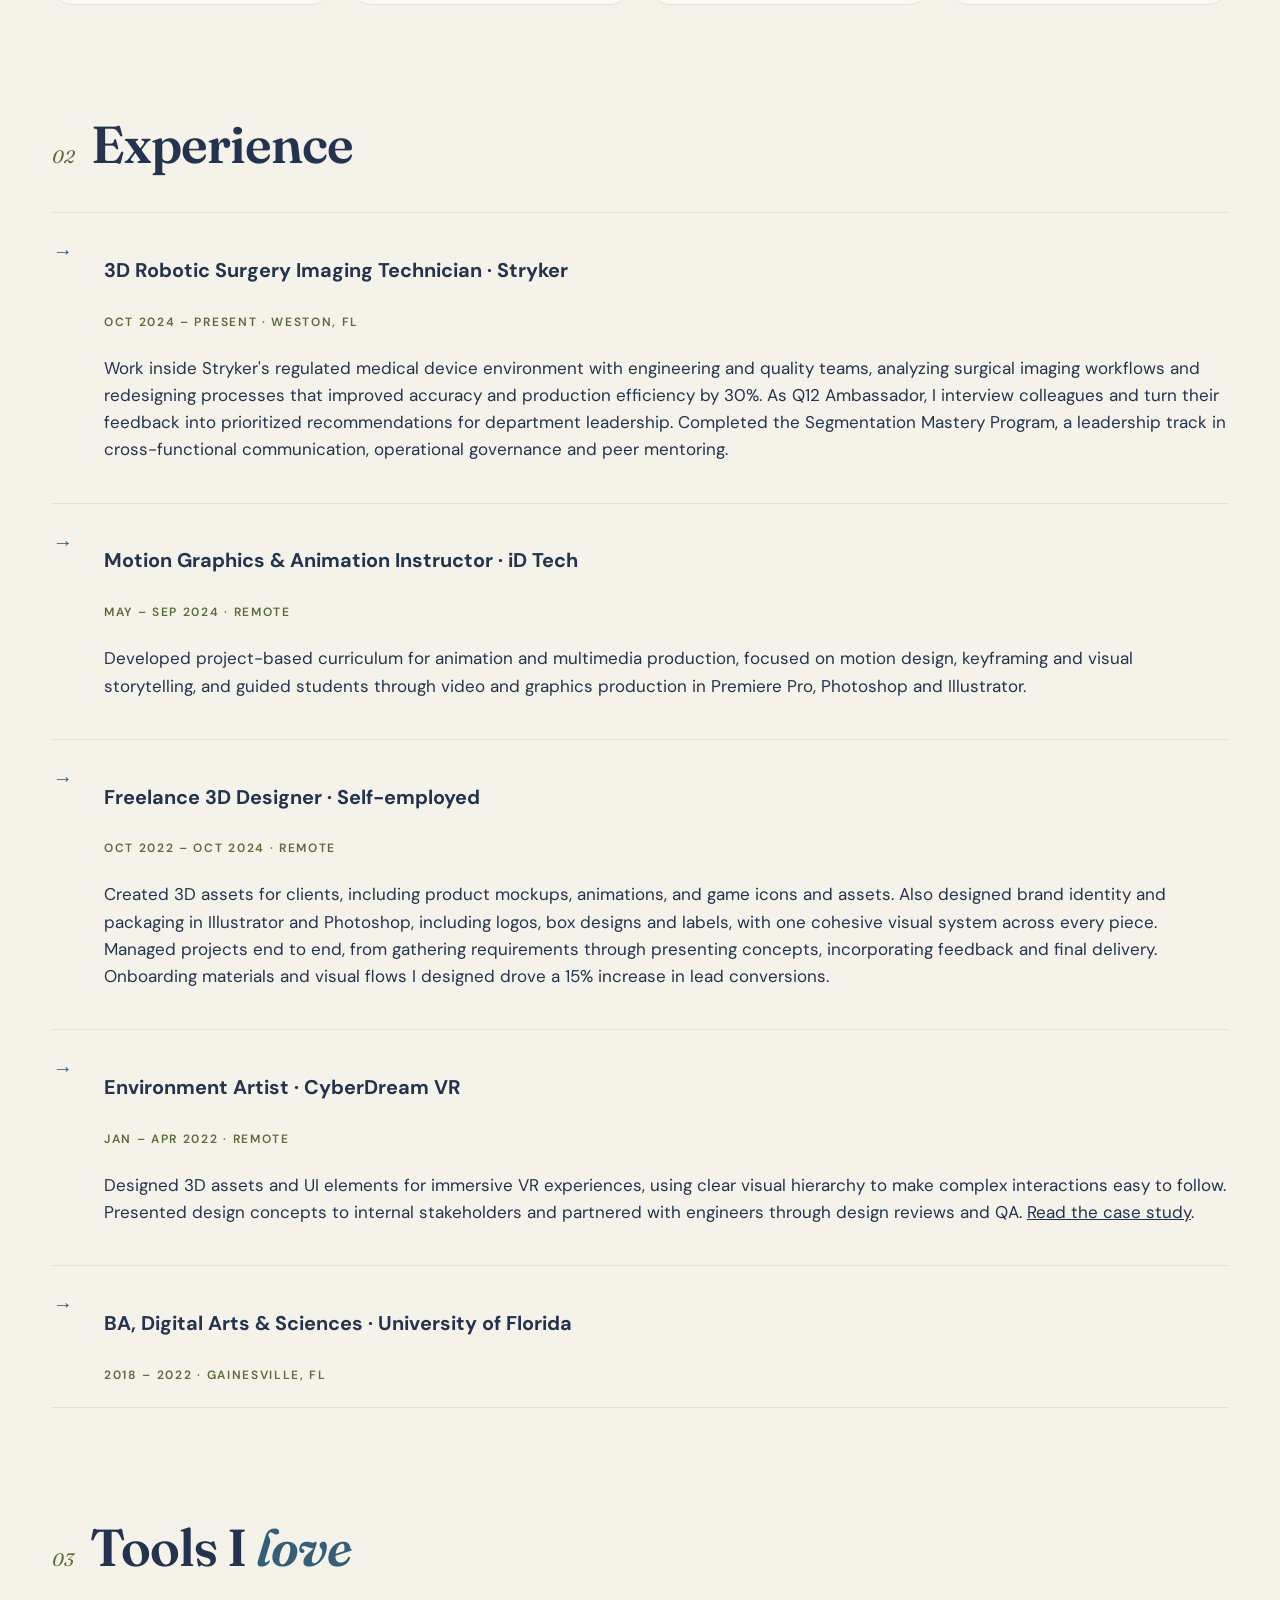
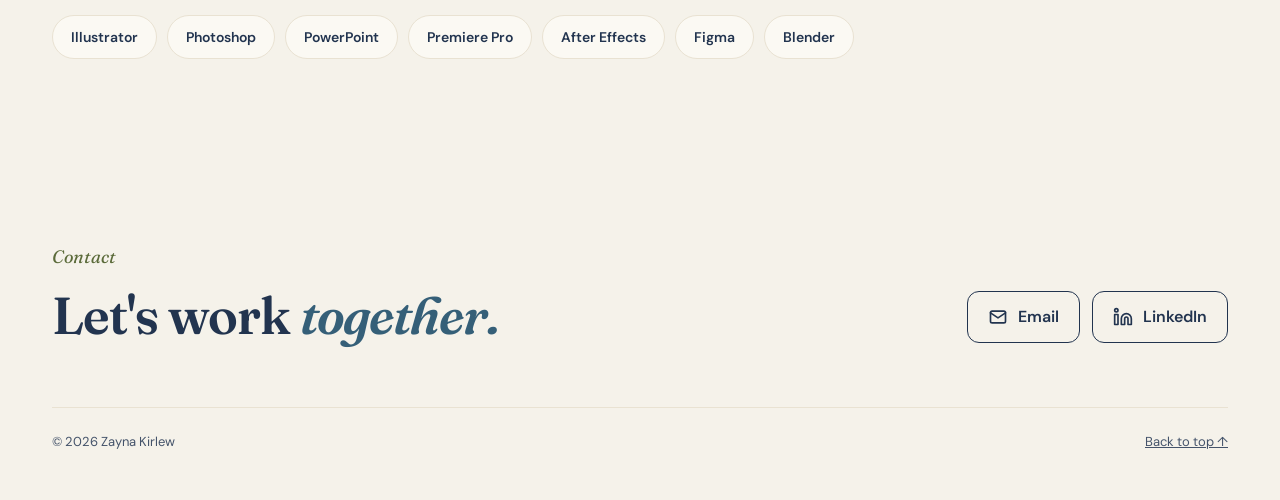
==== commit 4c61e682: "Add files via upload" ====
--- a/about.html
+++ b/about.html
@@ -11,7 +11,7 @@
 <link rel="preconnect" href="https://fonts.googleapis.com">
 <link rel="preconnect" href="https://fonts.gstatic.com" crossorigin>
 <link href="https://fonts.googleapis.com/css2?family=Fraunces:ital,opsz,wght@0,9..144,500;0,9..144,600;1,9..144,500;1,9..144,600&family=DM+Sans:wght@400;500;600;700&display=swap" rel="stylesheet">
-<link rel="stylesheet" href="assets/css/style.css?v=20261124b">
+<link rel="stylesheet" href="assets/css/style.css?v=20261125b">
 </head>
 <body>
 <a class="skip" href="#main">Skip to content</a>
@@ -81,8 +81,8 @@
         <p>WCAG contrast testing and clear type hierarchy, informed by daily work with surgical imaging technology and engineering and quality teams at Stryker.</p>
       </div>
       <div class="card">
-        <h3>3D, Illustration &amp; Motion</h3>
-        <p>3D modeling and rendering, hand-painted textures, illustration and motion graphics in Maya, Blender, Substance Painter and After Effects.</p>
+        <h3>3D, Video &amp; Motion</h3>
+        <p>3D modeling and rendering for product-style visuals, plus video editing and motion graphics in Blender, Premiere Pro and After Effects.</p>
       </div>
     </div>
   </section>
@@ -95,9 +95,10 @@
       </div>
     </div>
     <div class="points">
-      <div class="point"><span class="n">→</span><div><h3>3D Robotic Surgery Imaging Technician · Stryker</h3><span class="label">Oct 2024 – Present · Weston, FL</span><p>Work hands-on with 3D surgical imaging alongside engineering, quality and customer service teams. Helped redesign imaging workflows that improved accuracy and production efficiency by 30%. As Q12 Ambassador, interviewed colleagues across teams and presented prioritized recommendations to department leadership.</p></div></div>
-      <div class="point"><span class="n">→</span><div><h3>Freelance 3D Designer · Self-employed</h3><span class="label">Oct 2022 – Oct 2024 · Remote</span><p>Designed 3D assets, visual concepts and motion graphics for indie games, VR experiences and marketing materials, presenting design rationale directly to clients. Onboarding materials and visual flows I produced drove a 15% increase in lead conversions.</p></div></div>
-      <div class="point"><span class="n">→</span><div><h3>Environment Artist · CyberDream VR</h3><span class="label">Jan – Apr 2022 · Remote</span><p>Modeled and hand-painted modular 3D assets for Unity VR environments, matching a shared art style and partnering with engineers through design reviews and QA. <a href="projects/cyberdream.html">Read the case study</a>.</p></div></div>
+      <div class="point"><span class="n">→</span><div><h3>3D Robotic Surgery Imaging Technician · Stryker</h3><span class="label">Oct 2024 – Present · Weston, FL</span><p>Work inside Stryker's regulated medical device environment with engineering and quality teams, analyzing surgical imaging workflows and redesigning processes that improved accuracy and production efficiency by 30%. As Q12 Ambassador, I interview colleagues and turn their feedback into prioritized recommendations for department leadership. Completed the Segmentation Mastery Program, a leadership track in cross-functional communication, operational governance and peer mentoring.</p></div></div>
+      <div class="point"><span class="n">→</span><div><h3>Motion Graphics &amp; Animation Instructor · iD Tech</h3><span class="label">May – Sep 2024 · Remote</span><p>Developed project-based curriculum for animation and multimedia production, focused on motion design, keyframing and visual storytelling, and guided students through video and graphics production in Premiere Pro, Photoshop and Illustrator.</p></div></div>
+      <div class="point"><span class="n">→</span><div><h3>Freelance 3D Designer · Self-employed</h3><span class="label">Oct 2022 – Oct 2024 · Remote</span><p>Created 3D assets for clients, including product mockups, animations, and game icons and assets. Also designed brand identity and packaging in Illustrator and Photoshop, including logos, box designs and labels, with one cohesive visual system across every piece. Managed projects end to end, from gathering requirements through presenting concepts, incorporating feedback and final delivery. Onboarding materials and visual flows I designed drove a 15% increase in lead conversions.</p></div></div>
+      <div class="point"><span class="n">→</span><div><h3>Environment Artist · CyberDream VR</h3><span class="label">Jan – Apr 2022 · Remote</span><p>Designed 3D assets and UI elements for immersive VR experiences, using clear visual hierarchy to make complex interactions easy to follow. Presented design concepts to internal stakeholders and partnered with engineers through design reviews and QA. <a href="projects/cyberdream.html">Read the case study</a>.</p></div></div>
       <div class="point"><span class="n">→</span><div><h3>BA, Digital Arts &amp; Sciences · University of Florida</h3><span class="label">2018 – 2022 · Gainesville, FL</span></div></div>
     </div>
   </section>
@@ -112,16 +113,11 @@
     <div class="pills">
       <span class="pill">Illustrator</span>
       <span class="pill">Photoshop</span>
+      <span class="pill">PowerPoint</span>
+      <span class="pill">Premiere Pro</span>
       <span class="pill">After Effects</span>
-      <span class="pill">PowerPoint</span>
       <span class="pill">Figma</span>
-      <span class="pill">FigJam</span>
-      <span class="pill">Miro</span>
-      <span class="pill">Maya</span>
       <span class="pill">Blender</span>
-      <span class="pill">Substance Painter</span>
-      <span class="pill">Unity</span>
-      <span class="pill">HTML · CSS</span>
     </div>
   </section>
 </main>
@@ -149,6 +145,6 @@
   </div>
 </footer>
 
-<script src="assets/js/main.js?v=20261124b"></script>
+<script src="assets/js/main.js?v=20261125b"></script>
 </body>
 </html>
--- a/assets/css/style.css
+++ b/assets/css/style.css
@@ -422,15 +422,9 @@
 .featured h3 a, .card-project h3 a { color: var(--ink); text-decoration: none; }
 .featured h3 a:hover, .card-project h3 a:hover { color: var(--coral); }
 .featured p { margin: 0; max-width: 720px; font-size: 17px; line-height: 1.7; color: var(--body); }
-.card-project p { margin: 0; font-size: 16px; line-height: 1.65; color: var(--body); }
-.card-grid { display: grid; grid-template-columns: repeat(auto-fit, minmax(min(100%, 420px), 1fr)); gap: 64px 40px; }
+.card-project p { margin: 0; max-width: 720px; font-size: 16px; line-height: 1.65; color: var(--body); }
+.card-grid { display: grid; grid-template-columns: 1fr; gap: 64px 40px; }
 .card-project .card-media { align-self: stretch; margin-bottom: 4px; }
-/* A lone last card spans the row: image left, text right */
-@media (min-width: 900px) {
-  .card-grid > .card-project:last-child:nth-child(odd) { grid-column: 1 / -1; display: grid; grid-template-columns: 1fr 1fr; column-gap: 40px; row-gap: 12px; align-content: center; justify-items: start; }
-  .card-grid > .card-project:last-child:nth-child(odd) > * { grid-column: 2; }
-  .card-grid > .card-project:last-child:nth-child(odd) > .card-media { grid-column: 1; grid-row: 1 / span 6; align-self: center; margin-bottom: 0; justify-self: stretch; }
-}
 .tags { list-style: none; margin: 0; padding: 0; display: flex; flex-wrap: wrap; gap: 8px; }
 .tags li { font-size: 13px; font-weight: 600; padding: 6px 12px; border-radius: 999px; border: 1.5px solid var(--sand); color: var(--body); background: var(--paper); }
 .btn-case { margin-top: 6px; min-height: 48px; padding: 0 24px; font-size: 16px; }
